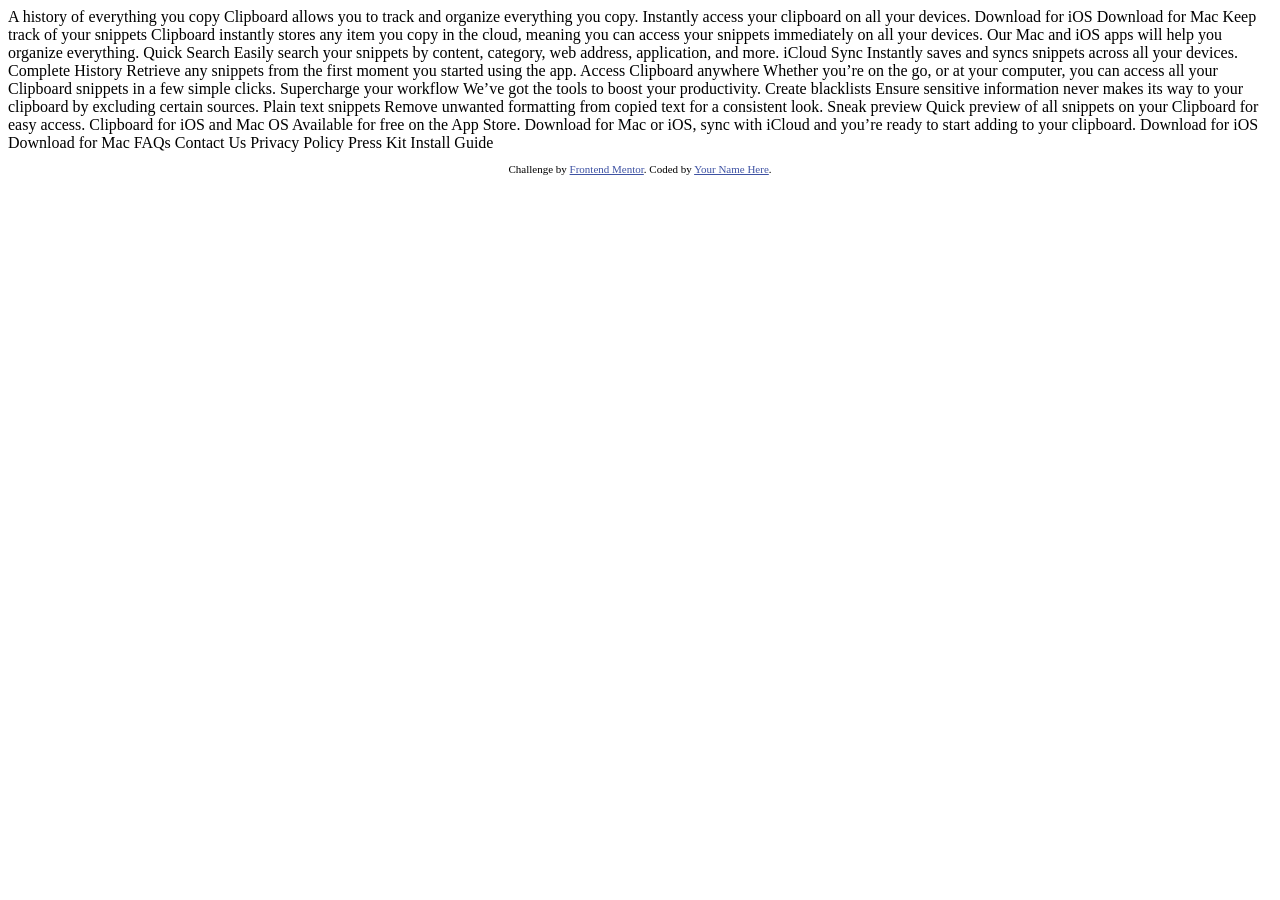
==== index.html @ 097dca9f "first" ====
<!DOCTYPE html>
<html lang="en">
<head>
  <meta charset="UTF-8">
  <meta name="viewport" content="width=device-width, initial-scale=1.0"> <!-- displays site properly based on user's device -->

  <link rel="icon" type="image/png" sizes="32x32" href="./images/favicon-32x32.png">
  
  <title>Frontend Mentor | Clipboard landing page</title>

  <!-- Feel free to remove these styles or customise in your own stylesheet 👍 -->
  <style>
    .attribution { font-size: 11px; text-align: center; }
    .attribution a { color: hsl(228, 45%, 44%); }
  </style>
</head>
<body>

  A history of everything you copy

  Clipboard allows you to track and organize everything you 
  copy. Instantly access your clipboard on all your devices.

  Download for iOS
  Download for Mac

  Keep track of your snippets

  Clipboard instantly stores any item you copy in the cloud, 
  meaning you can access your snippets immediately on all your 
  devices. Our Mac and iOS apps will help you organize everything.

  Quick Search

  Easily search your snippets by content, category, web address, application, and more.

  iCloud Sync

  Instantly saves and syncs snippets across all your devices.

  Complete History

  Retrieve any snippets from the first moment you started using the app.

  Access Clipboard anywhere

  Whether you’re on the go, or at your computer, you can access all your Clipboard 
  snippets in a few simple clicks.

  Supercharge your workflow

  We’ve got the tools to boost your productivity.

  Create blacklists

  Ensure sensitive information never makes its way to your clipboard by excluding certain sources.

  Plain text snippets

  Remove unwanted formatting from copied text for a consistent look.

  Sneak preview

  Quick preview of all snippets on your Clipboard for easy access.

  Clipboard for iOS and Mac OS

  Available for free on the App Store. Download for Mac or iOS, sync with iCloud 
  and you’re ready to start adding to your clipboard.

  Download for iOS
  Download for Mac

  FAQs
  Contact Us
  Privacy Policy
  Press Kit
  Install Guide
  
  <footer>
    <p class="attribution">
      Challenge by <a href="https://www.frontendmentor.io?ref=challenge" target="_blank">Frontend Mentor</a>. 
      Coded by <a href="#">Your Name Here</a>.
    </p>
  </footer>
</body>
</html>
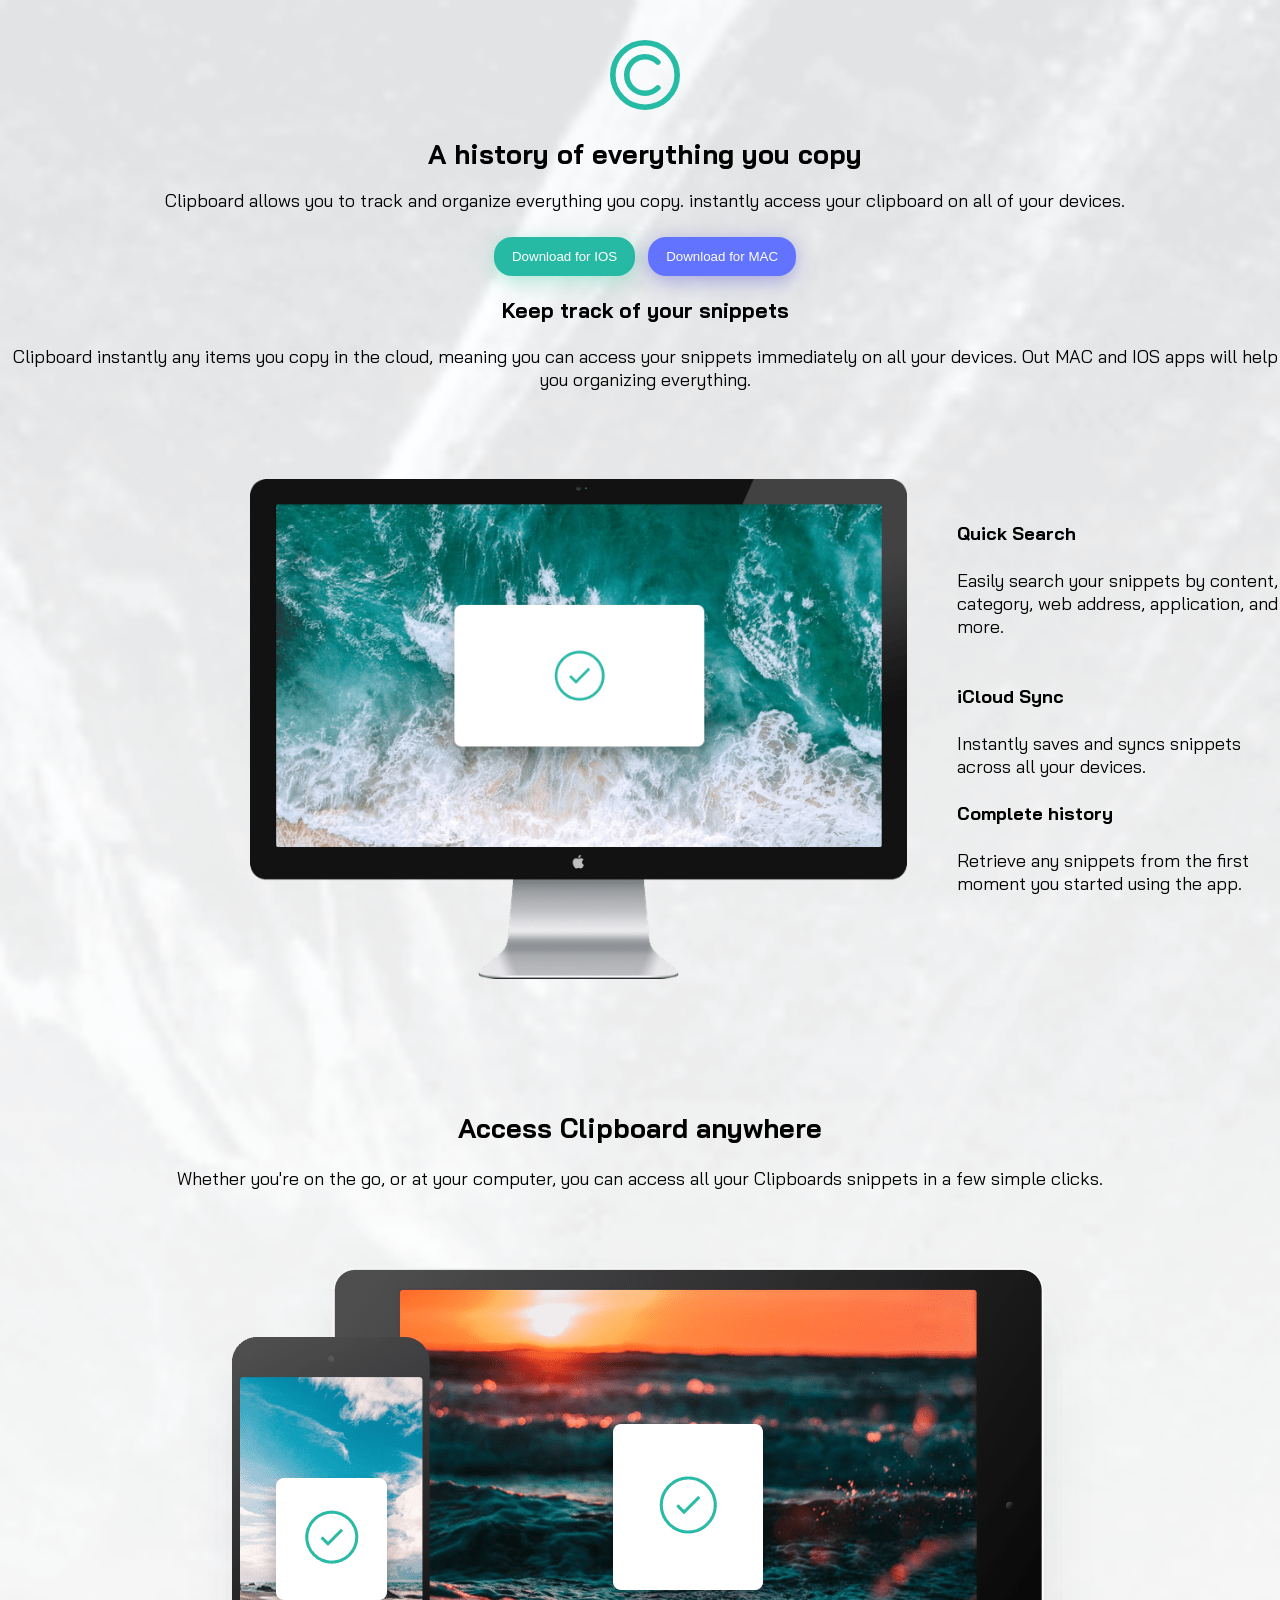
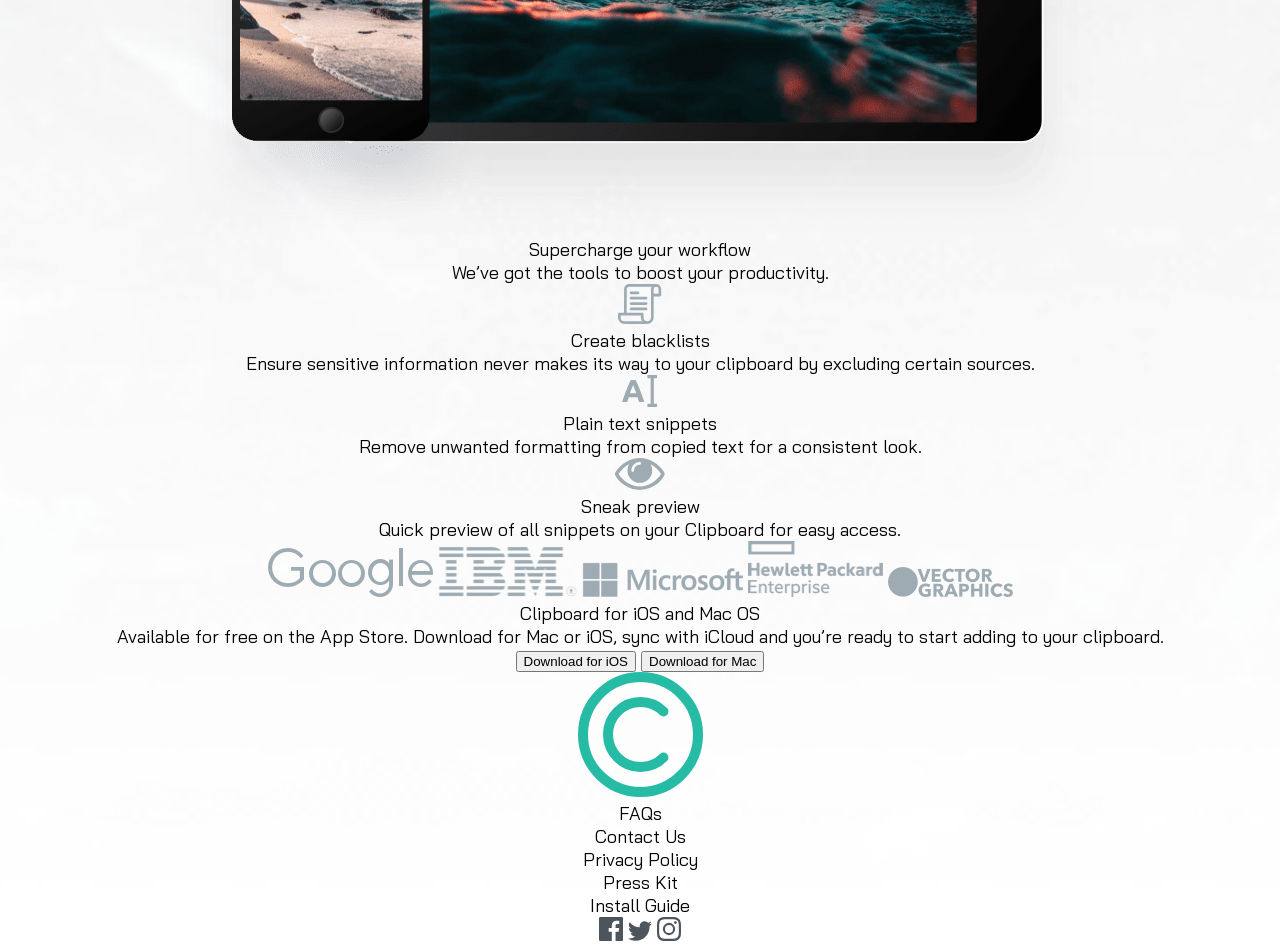
==== commit 88727277: "update2" ====
--- a/index.html
+++ b/index.html
@@ -1,87 +1,145 @@
 <!DOCTYPE html>
-<html lang="en">
-<head>
-  <meta charset="UTF-8">
-  <meta name="viewport" content="width=device-width, initial-scale=1.0"> <!-- displays site properly based on user's device -->
+<html>
+  <head>
+    <link rel="stylesheet" href="style.css">
 
-  <link rel="icon" type="image/png" sizes="32x32" href="./images/favicon-32x32.png">
-  
-  <title>Frontend Mentor | Clipboard landing page</title>
+    <link rel="preconnect" href="https://fonts.googleapis.com">
+    <link rel="preconnect" href="https://fonts.gstatic.com" crossorigin>
+    <link href="https://fonts.googleapis.com/css2?family=Bai+Jamjuree:wght@400;600&display=swap" rel="stylesheet">
 
-  <!-- Feel free to remove these styles or customise in your own stylesheet 👍 -->
-  <style>
-    .attribution { font-size: 11px; text-align: center; }
-    .attribution a { color: hsl(228, 45%, 44%); }
-  </style>
-</head>
-<body>
+    
+      
+  </head>
+  <body>
+    <div class="container1">
+      <img src="./images/logo.svg" style="width: 70px; padding-top: 40px;">
+      <div class="section1">
+        <h2 class="title">
+          A history of everything you copy
+        </h2>
+        <p class="clipboard-text">
+          Clipboard allows you to track and organize everything you copy. instantly access your clipboard on all of your devices.
+        </p>
+        <div class="buttons">
+          <button class="ios">
+          Download for IOS
+        </button>
+        <button class="mac">
+          Download for MAC
+        </button>
+      </div>  
+    </div>
 
-  A history of everything you copy
+    <div class="section2">
+      <h3>
+        Keep track of your snippets
+      </h3>
+      <p class="clipboard-text">
+        Clipboard instantly any items you copy in the cloud, meaning you can access your snippets immediately on all your devices. Out MAC and IOS apps will help you organizing everything.
+      </p>
+    </div>
+  </div>
 
-  Clipboard allows you to track and organize everything you 
-  copy. Instantly access your clipboard on all your devices.
+  <div class="container2"> 
+    <img class="computer-img" src="./images/image-computer.png">
+    <div class="container2-text">
 
-  Download for iOS
-  Download for Mac
+      <div class="container2-box1">
+        <h4>
+          Quick Search
+        </h4>
+        <p class="clipboard-text-2">
+          Easily search your snippets by content, category, web address, application, and more.
+        </p>
+      </div>
+      
+      <div>
+        <h4>
+          iCloud Sync
+        </h4>
+        <P class="clipboard-text-2">
+          Instantly saves and syncs snippets across all your devices.
+        </P>
+      </div>
+      
+      <div class="container2-box3">
+        <h4>
+          Complete history
+        </h4>
+        <P class="clipboard-text-2">
+          Retrieve any snippets from the first moment you started using the app.
+        </P>
+      </div>
+    </div>
+  </div>
 
-  Keep track of your snippets
+  <div class="container3">
+    <h2>Access Clipboard anywhere</h2>
+    <p class="container3-text-description">
+      Whether you're on the go, or at your computer, you can access all your Clipboards snippets in a few simple clicks.
+    </p>
 
-  Clipboard instantly stores any item you copy in the cloud, 
-  meaning you can access your snippets immediately on all your 
-  devices. Our Mac and iOS apps will help you organize everything.
-
-  Quick Search
-
-  Easily search your snippets by content, category, web address, application, and more.
-
-  iCloud Sync
-
-  Instantly saves and syncs snippets across all your devices.
-
-  Complete History
-
-  Retrieve any snippets from the first moment you started using the app.
-
-  Access Clipboard anywhere
-
-  Whether you’re on the go, or at your computer, you can access all your Clipboard 
-  snippets in a few simple clicks.
-
-  Supercharge your workflow
-
-  We’ve got the tools to boost your productivity.
-
-  Create blacklists
-
-  Ensure sensitive information never makes its way to your clipboard by excluding certain sources.
-
-  Plain text snippets
-
-  Remove unwanted formatting from copied text for a consistent look.
-
-  Sneak preview
-
-  Quick preview of all snippets on your Clipboard for easy access.
-
-  Clipboard for iOS and Mac OS
-
-  Available for free on the App Store. Download for Mac or iOS, sync with iCloud 
-  and you’re ready to start adding to your clipboard.
-
-  Download for iOS
-  Download for Mac
-
-  FAQs
-  Contact Us
-  Privacy Policy
-  Press Kit
-  Install Guide
-  
-  <footer>
-    <p class="attribution">
-      Challenge by <a href="https://www.frontendmentor.io?ref=challenge" target="_blank">Frontend Mentor</a>. 
-      Coded by <a href="#">Your Name Here</a>.
-    </p>
-  </footer>
-</body>
+    <img src="./images/image-devices.png" class="device-img">
+  </div>
+            <div class="clipboard">
+            <div class="clipboard-title">Supercharge your workflow</div>
+            <div class="clipboard-text">We’ve got the tools to boost your productivity.</div>
+        </div>
+        <div class="tips">
+            <div class="tips-row">
+                <img class="tips-icon" src="./images/icon-blacklist.svg">
+                <div class="tips-title">Create blacklists</div>
+                <div class="tips-text">Ensure sensitive information never makes its way to your clipboard by excluding certain sources.</div>
+            </div>
+            <div class="tips-row">
+                <img class="tips-icon" src="./images/icon-text.svg">
+                <div class="tips-title">Plain text snippets</div>
+                <div class="tips-text">Remove unwanted formatting from copied text for a consistent look.</div>
+            </div>
+            <div class="tips-row">
+                <img class="tips-icon" src="./images/icon-preview.svg">
+                <div class="tips-title">Sneak preview</div>
+                <div class="tips-text">Quick preview of all snippets on your Clipboard for easy access.</div>
+            </div>
+        </div>
+        <div class="sponsors">
+            <img class="sponsors-icon" src="./images/logo-google.png">
+            <img class="sponsors-icon" src="./images/logo-ibm.png">
+            <img class="sponsors-icon" src="./images/logo-microsoft.png">
+            <img class="sponsors-icon" src="./images/logo-hp.png">
+            <img class="sponsors-icon" src="./images/logo-vector-graphics.png">
+        </div>
+        <div class="clipboard">
+            <div class="clipboard-title">Clipboard for iOS and Mac OS</div>
+            <div class="clipboard-text">Available for free on the App Store. Download for Mac or iOS, sync with iCloud and you’re ready to start adding to your clipboard.</div>
+            <div class="clipboard-button">
+                <button class="clipboard-button-ios">Download for iOS</button>
+                <button class="clipboard-button-mac">Download for Mac</button>
+            </div>
+        </div>
+        <div class="downer">
+            <div class="downer-left">
+                <img class="downer-left-icon" src="./images/logo.svg">
+            </div>
+            <div class="downer-middle">
+                <div class="downer-middle-row">
+                    <div class="downer-middle-text">FAQs</div>
+                    <div class="downer-middle-text">Contact Us</div>
+                </div>
+                <div class="downer-middle-row">
+                    <div class="downer-middle-text">Privacy Policy</div>
+                    <div class="downer-middle-text">Press Kit</div>
+                </div>
+                <div class="downer-middle-row">
+                    <div class="downer-middle-text">Install Guide</div>
+                </div>
+            </div>
+            <div class="downer-right">
+                <img class="downer-right-icon" src="./images/icon-facebook.svg">
+                <img class="downer-right-icon" src="./images/icon-twitter.svg">
+                <img class="downer-right-icon" src="./images/icon-instagram.svg">
+            </div>
+        </div>
+    
+  </body>
 </html>
--- a/style.css
+++ b/style.css
@@ -0,0 +1,113 @@
+body {
+  margin: 0; 
+  display: flex; 
+  flex-direction: column;
+
+  font-size: 18px;
+  font-family: 'bai jamjuree';
+
+  background-image: url(images/bg-header-desktop.png);
+  background-repeat: no-repeat;
+  background-position: top center;
+  background-size: cover;
+
+
+
+  justify-content: center;
+  text-align: center;
+
+}
+
+
+.container1 {
+  margin: 0;
+  align-items: center;
+  padding-left: 10px;
+}
+
+
+.section1 {
+ text-align: center;
+ margin-top: 20px;
+}
+
+.title {
+  margin-bottom: 10px;
+}
+
+.buttons {
+  margin-top: 25px;
+}
+
+.ios {
+  border: none;
+  border-radius: 18px;
+  padding-top: 12px;
+  padding-bottom: 12px;
+  padding-left: 18px;
+  padding-right: 18px;
+  margin-right: 8px;
+  background-color: hsl(171, 66%, 44%);
+  color: white;
+  box-shadow: 0px 5px 20px rgba(100, 211, 179, 0.5);
+}
+
+.ios:hover {
+  cursor: pointer;
+}
+
+.mac {
+  border: none;
+  border-radius: 18px;
+  padding-top: 12px;
+  padding-bottom: 12px;
+  padding-left: 18px;
+  padding-right: 18px;
+  background-color: hsl(233, 100%, 69%);
+  color: white;
+  box-shadow: 0px 5px 20px rgba(100, 102, 211, 0.5);
+}
+
+.mac:hover {
+  cursor: pointer;
+}
+
+.computer-img {
+  margin-left: 250px;
+  height: 500px;
+  width: 700px;
+}
+
+.container2 {
+  display: flex;
+  padding-top: 70px;
+  gap: 50px;
+}
+
+.container2-text {
+text-align: left;  
+margin-top: 20px;
+
+}
+
+.container2-box1 {
+  padding-bottom: 5px;
+}
+
+.container2-box2 {
+  padding-bottom: 5px;
+}
+
+.container2-box3 {
+  padding-bottom: 5px;
+}
+
+.container3 {
+  padding-top: 110px;
+
+}
+
+
+.device-img {
+padding-top: 50px;
+}
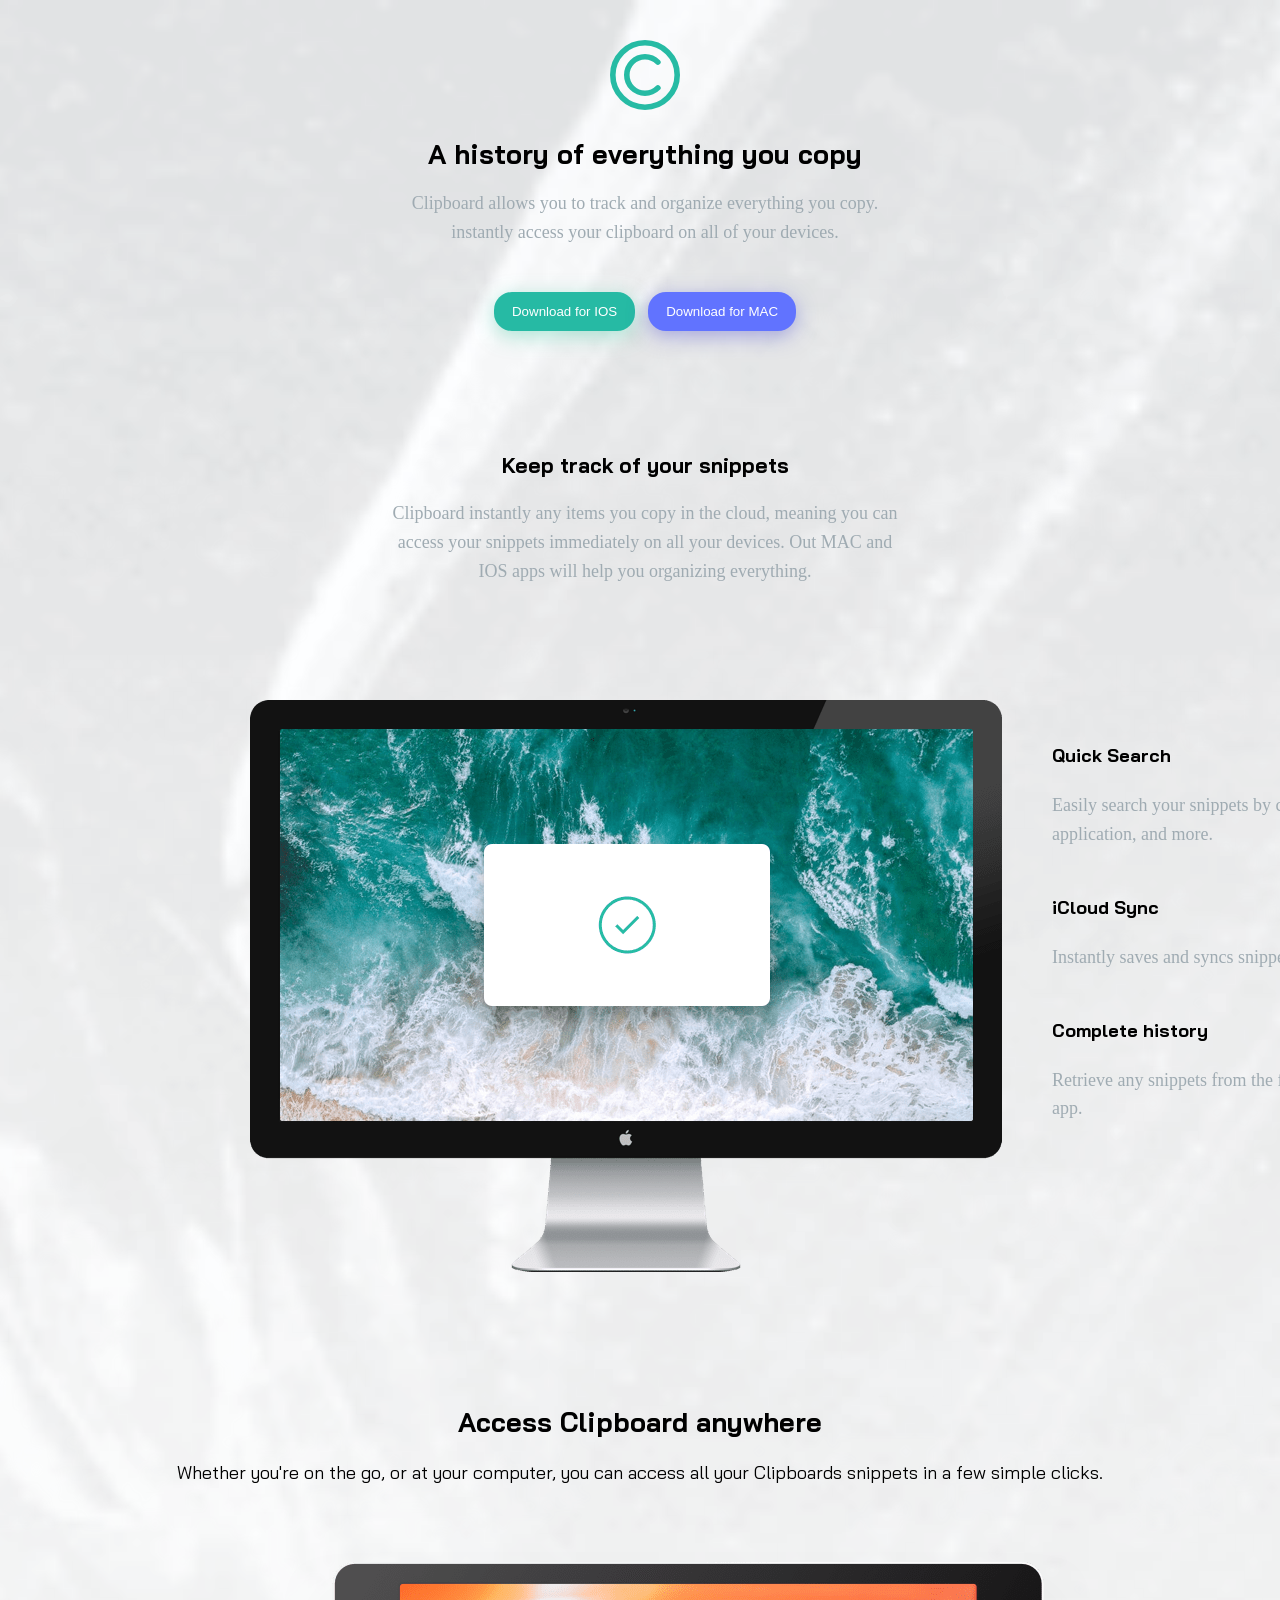
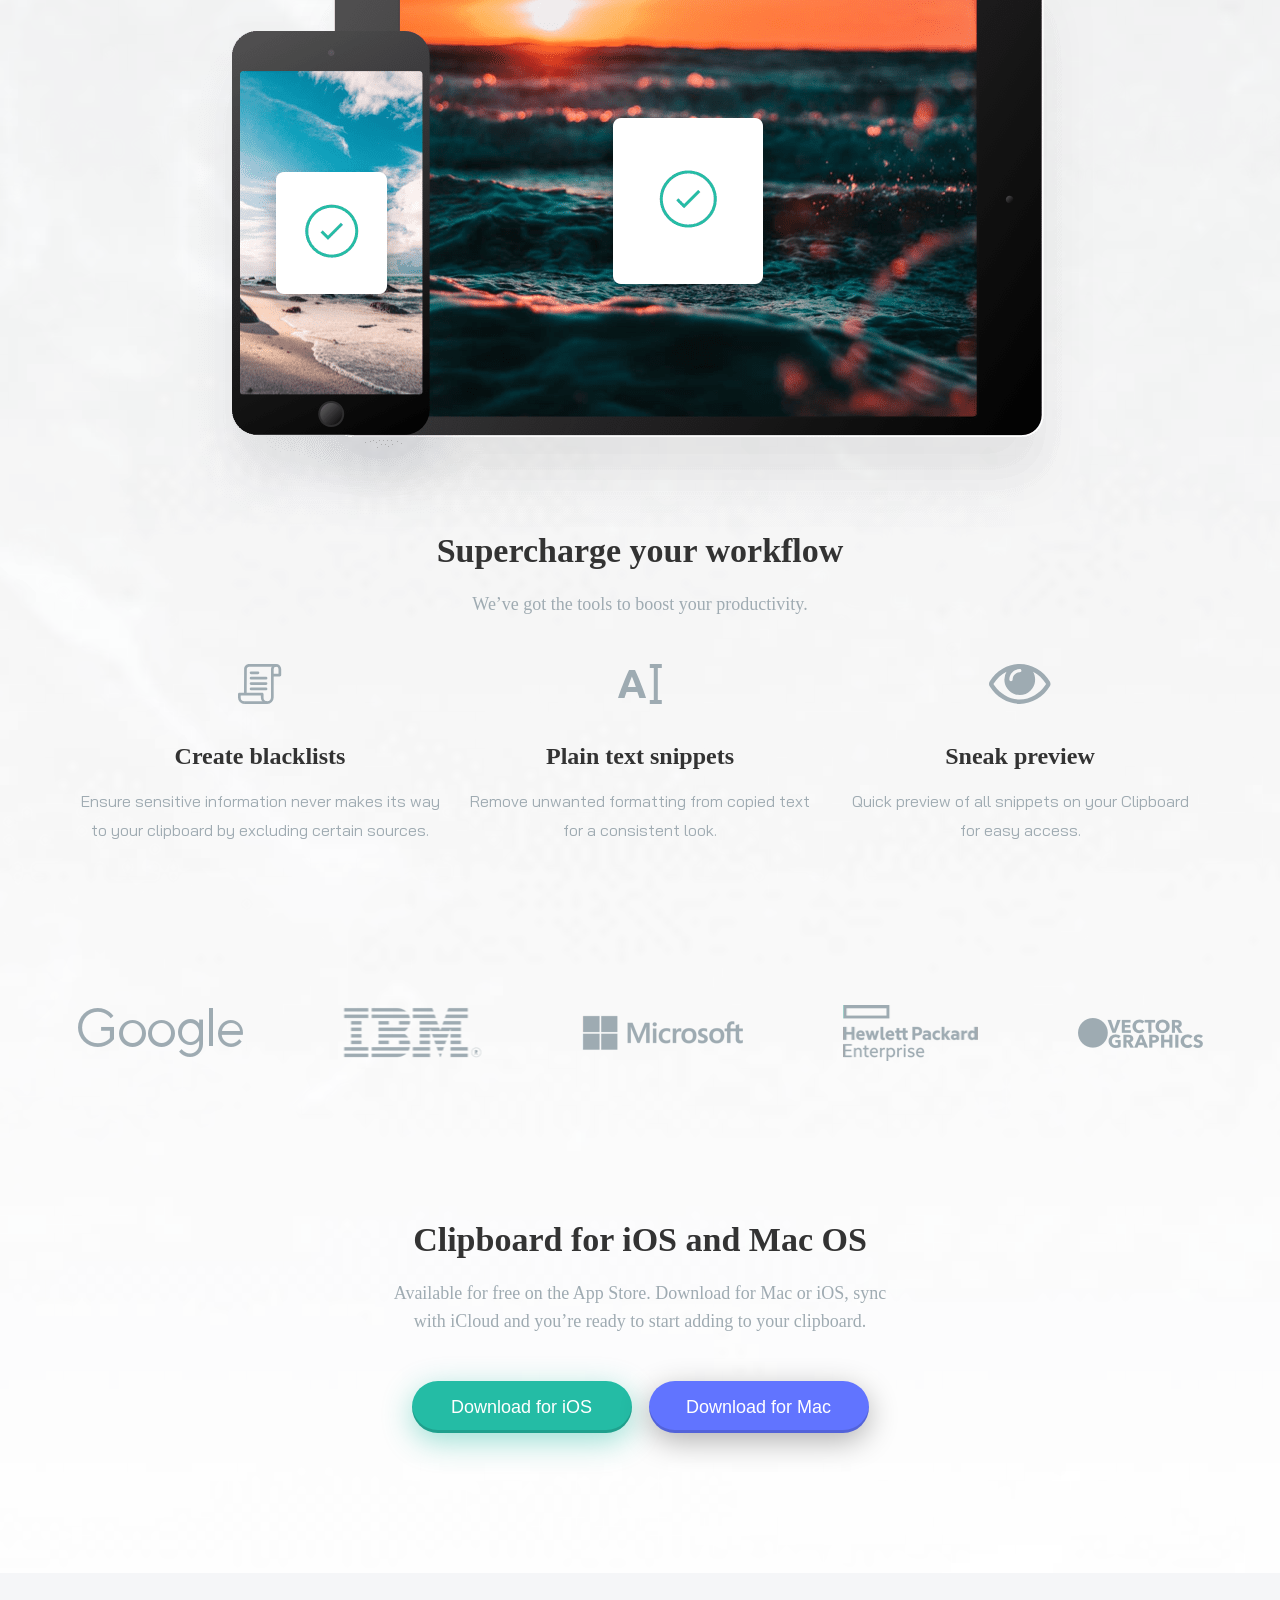
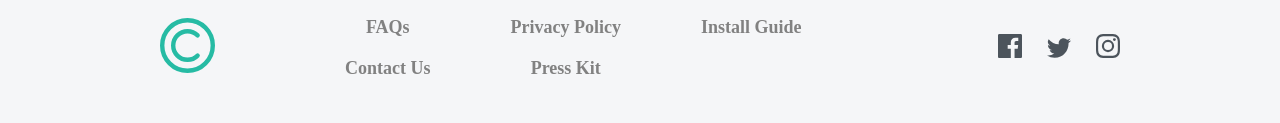
==== commit 4c4a731a: "finale update" ====
--- a/index.html
+++ b/index.html
@@ -53,7 +53,7 @@
         </p>
       </div>
       
-      <div>
+      <div class="container2-box2">
         <h4>
           iCloud Sync
         </h4>
@@ -66,9 +66,9 @@
         <h4>
           Complete history
         </h4>
-        <P class="clipboard-text-2">
+        <p class="clipboard-text-2">
           Retrieve any snippets from the first moment you started using the app.
-        </P>
+        </p>
       </div>
     </div>
   </div>
--- a/style.css
+++ b/style.css
@@ -1,113 +1,319 @@
 body {
-  margin: 0; 
-  display: flex; 
-  flex-direction: column;
-
-  font-size: 18px;
-  font-family: 'bai jamjuree';
-
-  background-image: url(images/bg-header-desktop.png);
-  background-repeat: no-repeat;
-  background-position: top center;
-  background-size: cover;
-
-
-
-  justify-content: center;
-  text-align: center;
+    margin: 0;
+    display: flex;
+    flex-direction: column;
+
+    font-size: 18px;
+    font-family: 'bai jamjuree';
+
+    background-image: url(images/bg-header-desktop.png);
+    background-repeat: no-repeat;
+    background-position: top center;
+    background-size: cover;
+
+
+
+    justify-content: center;
+    text-align: center;
 
 }
 
 
 .container1 {
-  margin: 0;
-  align-items: center;
-  padding-left: 10px;
+    margin: 0;
+    align-items: center;
+    padding-left: 10px;
 }
 
 
 .section1 {
- text-align: center;
- margin-top: 20px;
+    text-align: center;
+    margin-top: 20px;
 }
 
 .title {
-  margin-bottom: 10px;
+    margin-bottom: 10px;
 }
 
 .buttons {
-  margin-top: 25px;
+    margin-top: 25px;
+    padding-bottom: 100px;
 }
 
 .ios {
-  border: none;
-  border-radius: 18px;
-  padding-top: 12px;
-  padding-bottom: 12px;
-  padding-left: 18px;
-  padding-right: 18px;
-  margin-right: 8px;
-  background-color: hsl(171, 66%, 44%);
-  color: white;
-  box-shadow: 0px 5px 20px rgba(100, 211, 179, 0.5);
+    border: none;
+    border-radius: 18px;
+    padding-top: 12px;
+    padding-bottom: 12px;
+    padding-left: 18px;
+    padding-right: 18px;
+    margin-right: 8px;
+    background-color: hsl(171, 66%, 44%);
+    color: white;
+    box-shadow: 0px 5px 20px rgba(100, 211, 179, 0.5);
 }
 
 .ios:hover {
-  cursor: pointer;
+    cursor: pointer;
 }
 
 .mac {
-  border: none;
-  border-radius: 18px;
-  padding-top: 12px;
-  padding-bottom: 12px;
-  padding-left: 18px;
-  padding-right: 18px;
-  background-color: hsl(233, 100%, 69%);
-  color: white;
-  box-shadow: 0px 5px 20px rgba(100, 102, 211, 0.5);
+    border: none;
+    border-radius: 18px;
+    padding-top: 12px;
+    padding-bottom: 12px;
+    padding-left: 18px;
+    padding-right: 18px;
+    background-color: hsl(233, 100%, 69%);
+    color: white;
+    box-shadow: 0px 5px 20px rgba(100, 102, 211, 0.5);
 }
 
 .mac:hover {
-  cursor: pointer;
+    cursor: pointer;
 }
 
 .computer-img {
-  margin-left: 250px;
-  height: 500px;
-  width: 700px;
+    margin-left: 250px;
 }
 
 .container2 {
-  display: flex;
-  padding-top: 70px;
-  gap: 50px;
+    display: flex;
+    padding-top: 70px;
+    gap: 50px;
 }
 
 .container2-text {
-text-align: left;  
-margin-top: 20px;
-
-}
-
-.container2-box1 {
-  padding-bottom: 5px;
-}
-
-.container2-box2 {
-  padding-bottom: 5px;
-}
-
+    text-align: left;
+    margin-top: 20px;
+
+}
+
+.container2-box1,
+.container2-box2,
 .container2-box3 {
-  padding-bottom: 5px;
+    padding-bottom: 5px;
+    width: 500px;
 }
 
 .container3 {
-  padding-top: 110px;
+    padding-top: 110px;
 
 }
 
 
 .device-img {
-padding-top: 50px;
+    padding-top: 50px;
+}
+
+.tips {
+    display: flex;
+    justify-content: center;
+    flex-direction: row;
+    gap: 20px;
+    align-items: flex-start;
+    text-align: center;
+    margin-bottom: 160px;
+}
+
+.tips-row {
+    width: 360px;
+}
+
+.tips-title {
+    margin-top: 34px;
+    font-size: 24px;
+    font-weight: 600;
+    color: rgb(51, 51, 51);
+}
+
+.tips-text {
+    margin-top: 17px;
+    font-size: 16px;
+    font-weight: 400;
+    color: hsl(201, 11%, 66%);
+    line-height: 1.8;
+}
+
+.tips-icon {
+    height: 40px;
+}
+
+.sponsors {
+    display: flex;
+    justify-content: center;
+    flex-direction: row;
+    gap: 100px;
+    align-items: center;
+    text-align: center;
+    margin-bottom: 160px;
+}
+
+.clipboard {
+    text-align: center;
+}
+
+.clipboard-title {
+    font-size: 34px;
+    font-weight: 600;
+    color: rgb(51, 51, 51);
+    margin-bottom: 20px;
+}
+
+.clipboard-text {
+    font-size: 18px;
+    font-weight: 500;
+    color: hsl(201, 11%, 66%);
+    line-height: 1.6;
+    margin-bottom: 45px;
+    margin-left: 380px;
+    margin-right: 380px;
+}
+
+.clipboard-button-ios,
+.clipboard-button-mac {
+    font-size: 18px;
+    font-weight: 500;
+    color: hsl(0, 0%, 100%);
+    width: 220px;
+    height: 52px;
+    border: none;
+    border-radius: 26px;
+    margin-bottom: 140px;
+}
+
+.clipboard-button-ios {
+    background-color: rgb(36, 188, 165);
+    box-shadow:
+        inset 0 -3px 0 rgba(0, 0, 0, 0.15),
+        0px 8px 30px rgba(36, 188, 165, 0.45);
+    margin-right: 6px;
+}
+
+.clipboard-button-mac {
+    background-color: rgb(97, 116, 255);
+    box-shadow:
+        inset 0 -3px 0 rgba(0, 0, 0, 0.15),
+        0px 8px 30px rgba(0, 0, 0, 0.3);
+    margin-left: 6px;
+}
+
+.clipboard-button-ios:hover,
+.clipboard-button-mac:hover {
+    opacity: 0.8;
+}
+
+/*This secion creates Flex layout*/
+.downer {
+    display: flex;
+    flex-direction: row;
+    align-items: center;
+    height: 150px;
+    background-color: rgba(245, 246, 248);
+}
+
+.downer-left {
+    margin-left: 160px;
+}
+
+.downer-left-icon {
+    width: 55px;
+}
+
+.downer-middle {
+    display: flex;
+    gap: 80px;
+    margin-left: 130px;
+}
+
+.downer-middle-row {
+    font-size: 18px;
+    font-weight: 600;
+    color: rgb(129, 129, 129)
+}
+
+.downer-middle-text {
+    margin-bottom: 20px;
+    margin-top: 20px;
+}
+
+.downer-middle-text:hover {
+    color: hsl(171, 66%, 44%);
+    cursor: pointer;
+}
+
+.downer-right {
+    margin-right: 160px;
+    margin-left: auto;
+}
+
+.downer-right-icon {
+    margin-left: 20px;
+}
+
+.downer-right-icon:hover {
+    filter: invert(56%) sepia(78%) saturate(520%) hue-rotate(135deg) brightness(92%) contrast(92%);
+    cursor: pointer;
+}
+
+.clipboard-text-2 {
+    font-size: 18px;
+    font-weight: 500;
+    color: hsl(201, 11%, 66%);
+    line-height: 1.6;
+}
+
+@media (max-width: 1200px) {
+    .clipboard-text {
+        margin-left: 50px;
+        margin-right: 50px;
+    }
+
+    .computer-img {
+        margin-left: 20px;
+        height: 50%;
+        width: 50%;
+    }
+
+    .container2-box1,
+    .container2-box2,
+    .container2-box3,
+    .container2-box1,
+    .container2-box2,
+    .container2-box3 {
+        width: 180px;
+    }
+
+    .device-img {
+        padding-top: 50px;
+        height: 250px;
+    }
+
+    .container2 {
+        flex-direction: column;
+        align-items: center;
+        text-align: center;
+        gap: 30px;
+    }
+
+    .sponsors {
+        gap: 20px;
+    }
+
+    .sponsors-icon {
+        width: 80px;
+    }
+
+    .downer-left {
+        margin-left: 10px;
+    }
+
+    .downer-middle {
+        gap: 10px;
+        margin-left: 10px;
+    }
+
+    .downer-right {
+        margin-right: 10px;
+    }
 }
